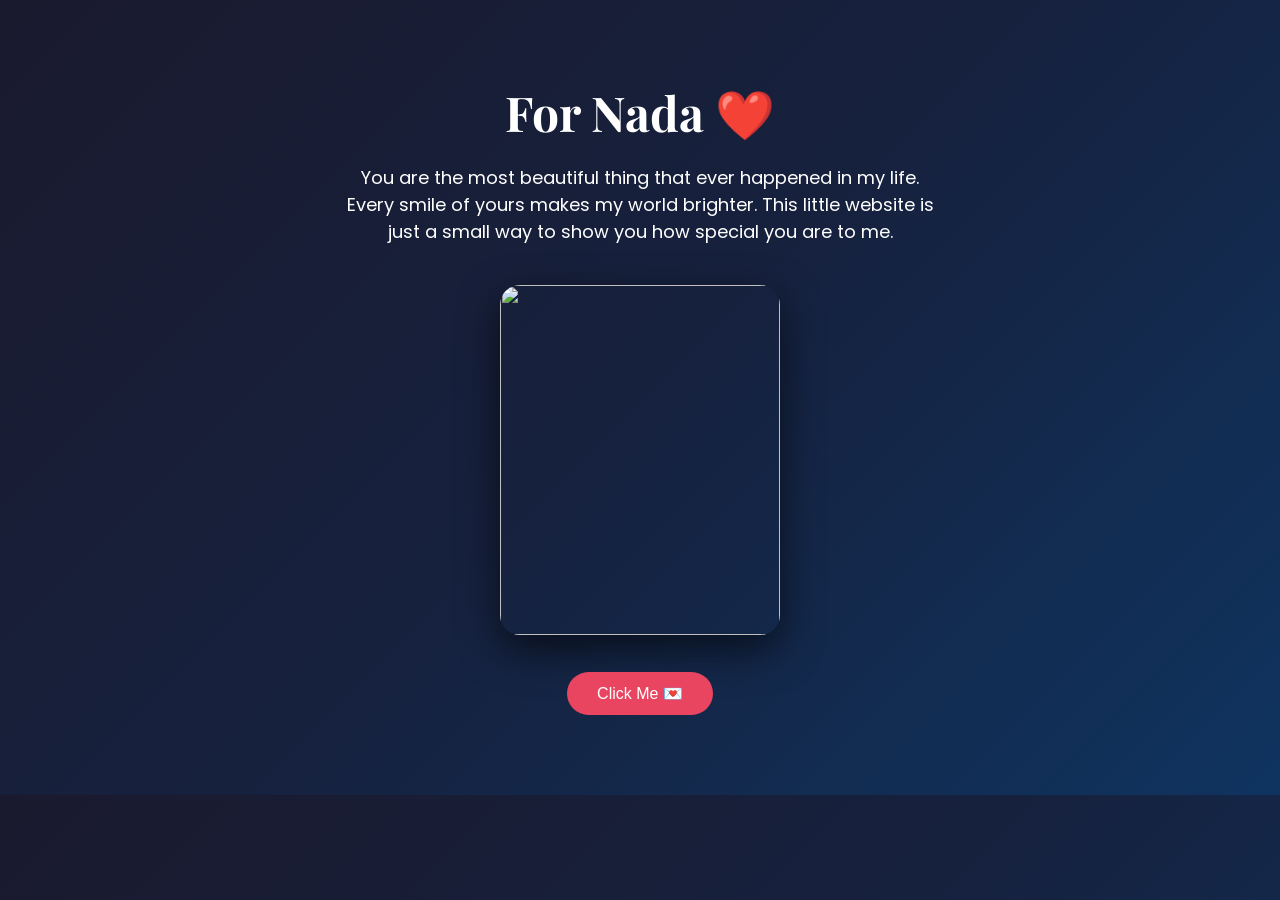
==== index.html @ 44db26b6 "Create index.html" ====
<!DOCTYPE html>
<html lang="en">
<head>
<meta charset="UTF-8">
<meta name="viewport" content="width=device-width, initial-scale=1.0">
<title>For Nada ❤️</title>

<link href="https://fonts.googleapis.com/css2?family=Playfair+Display:wght@500;700&family=Poppins:wght@300;400&display=swap" rel="stylesheet">

<style>
*{
    margin:0;
    padding:0;
    box-sizing:border-box;
}

body{
    font-family: 'Poppins', sans-serif;
    background: linear-gradient(135deg,#1a1a2e,#16213e,#0f3460);
    color:white;
    overflow-x:hidden;
    text-align:center;
}

/* Floating Flowers */
.flower{
    position:fixed;
    top:-50px;
    font-size:24px;
    animation: fall linear infinite;
    opacity:0.8;
}

@keyframes fall{
    0%{ transform: translateY(0) rotate(0deg); }
    100%{ transform: translateY(110vh) rotate(360deg); }
}

/* Main Container */
.container{
    padding:80px 20px;
}

h1{
    font-family: 'Playfair Display', serif;
    font-size:48px;
    margin-bottom:20px;
    animation: fadeIn 2s ease forwards;
}

p{
    font-size:18px;
    max-width:600px;
    margin:0 auto 40px;
    opacity:0;
    animation: fadeIn 3s ease forwards;
    animation-delay:1s;
}

img{
    width:280px;
    height:350px;
    object-fit:cover;
    border-radius:20px;
    box-shadow:0 15px 40px rgba(0,0,0,0.6);
    transition:0.5s;
}

img:hover{
    transform: scale(1.05);
}

@keyframes fadeIn{
    to{ opacity:1; }
}

button{
    margin-top:30px;
    padding:12px 30px;
    border:none;
    border-radius:30px;
    background:#e94560;
    color:white;
    font-size:16px;
    cursor:pointer;
    transition:0.3s;
}

button:hover{
    background:#ff2e63;
    transform:scale(1.1);
}
</style>
</head>
<body>

<!-- Flowers -->
<div class="flower" style="left:5%; animation-duration:8s;">🌸</div>
<div class="flower" style="left:15%; animation-duration:12s;">🌷</div>
<div class="flower" style="left:30%; animation-duration:10s;">🌹</div>
<div class="flower" style="left:50%; animation-duration:14s;">🌸</div>
<div class="flower" style="left:70%; animation-duration:9s;">🌷</div>
<div class="flower" style="left:85%; animation-duration:11s;">🌹</div>

<div class="container">

<h1>For Nada ❤️</h1>

<p>
You are the most beautiful thing that ever happened in my life.  
Every smile of yours makes my world brighter.  
This little website is just a small way to show you how special you are to me.
</p>

<!-- PUT HER IMAGE LINK BELOW -->
<img src="PUT_HER_IMAGE_LINK_HERE">

<br>

<button onclick="showMessage()">Click Me 💌</button>

</div>

<script>
function showMessage(){
    alert("I love you more than words can explain ❤️");
}
</script>

</body>
</html>
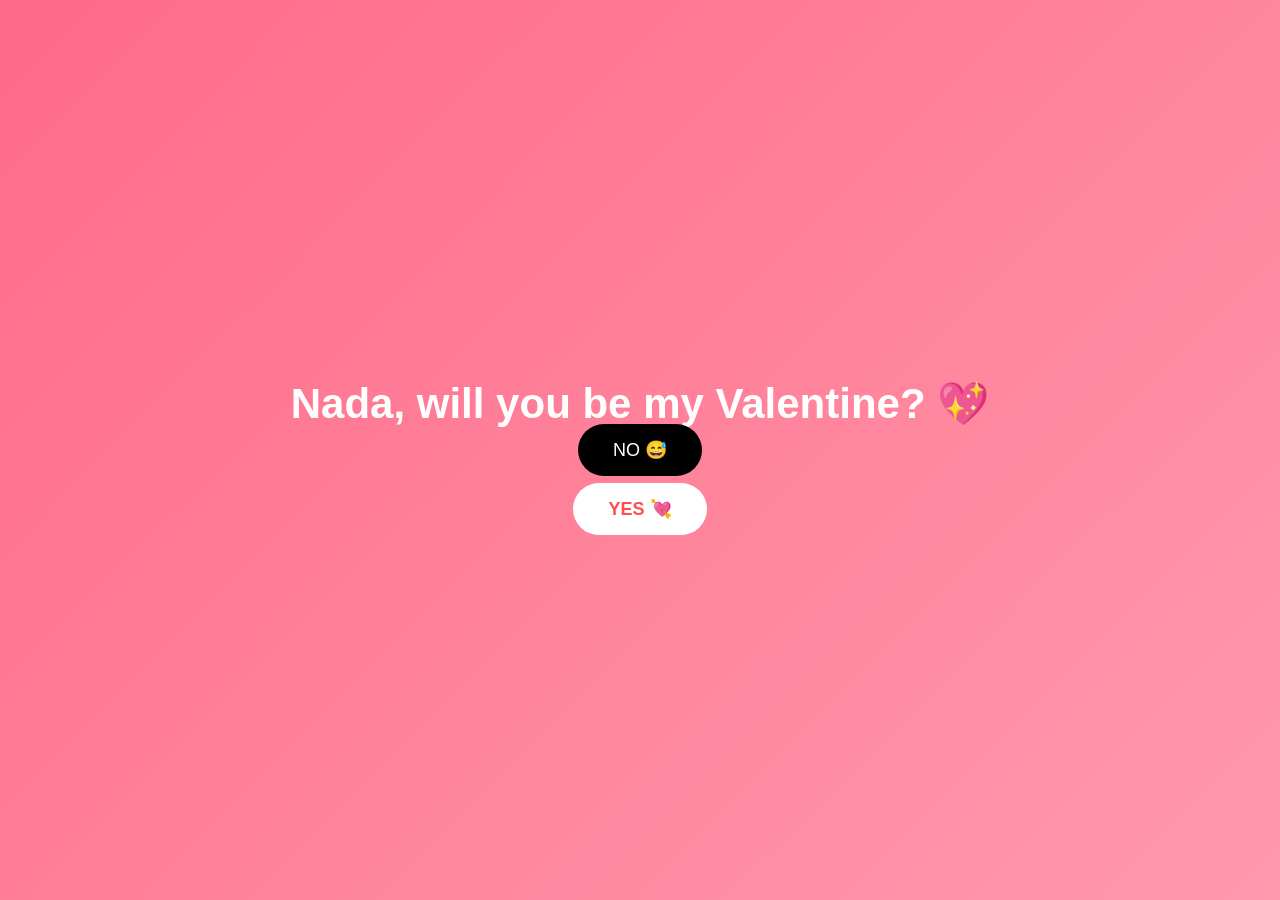
==== commit 2268f264: "Update index.html" ====
--- a/index.html
+++ b/index.html
@@ -1,130 +1,75 @@
 <!DOCTYPE html>
-<html lang="en">
+<html>
 <head>
-<meta charset="UTF-8">
-<meta name="viewport" content="width=device-width, initial-scale=1.0">
-<title>For Nada ❤️</title>
-
-<link href="https://fonts.googleapis.com/css2?family=Playfair+Display:wght@500;700&family=Poppins:wght@300;400&display=swap" rel="stylesheet">
-
+<title>Be My Valentine ❤️</title>
 <style>
-*{
+body{
     margin:0;
-    padding:0;
-    box-sizing:border-box;
-}
-
-body{
-    font-family: 'Poppins', sans-serif;
-    background: linear-gradient(135deg,#1a1a2e,#16213e,#0f3460);
+    height:100vh;
+    display:flex;
+    justify-content:center;
+    align-items:center;
+    flex-direction:column;
+    background:linear-gradient(135deg,#ff6a88,#ff99ac);
+    font-family: 'Segoe UI', sans-serif;
     color:white;
-    overflow-x:hidden;
     text-align:center;
-}
-
-/* Floating Flowers */
-.flower{
-    position:fixed;
-    top:-50px;
-    font-size:24px;
-    animation: fall linear infinite;
-    opacity:0.8;
-}
-
-@keyframes fall{
-    0%{ transform: translateY(0) rotate(0deg); }
-    100%{ transform: translateY(110vh) rotate(360deg); }
-}
-
-/* Main Container */
-.container{
-    padding:80px 20px;
+    overflow:hidden;
 }
 
 h1{
-    font-family: 'Playfair Display', serif;
-    font-size:48px;
-    margin-bottom:20px;
-    animation: fadeIn 2s ease forwards;
-}
-
-p{
-    font-size:18px;
-    max-width:600px;
-    margin:0 auto 40px;
-    opacity:0;
-    animation: fadeIn 3s ease forwards;
-    animation-delay:1s;
-}
-
-img{
-    width:280px;
-    height:350px;
-    object-fit:cover;
-    border-radius:20px;
-    box-shadow:0 15px 40px rgba(0,0,0,0.6);
-    transition:0.5s;
-}
-
-img:hover{
-    transform: scale(1.05);
-}
-
-@keyframes fadeIn{
-    to{ opacity:1; }
+    font-size:42px;
+    margin-bottom:40px;
 }
 
 button{
-    margin-top:30px;
-    padding:12px 30px;
+    padding:15px 35px;
+    font-size:18px;
     border:none;
-    border-radius:30px;
-    background:#e94560;
-    color:white;
-    font-size:16px;
+    border-radius:40px;
     cursor:pointer;
+    margin:15px;
     transition:0.3s;
 }
 
-button:hover{
-    background:#ff2e63;
+#yes{
+    background:white;
+    color:#ff4e50;
+    font-weight:bold;
+}
+
+#yes:hover{
     transform:scale(1.1);
+}
+
+#no{
+    background:black;
+    color:white;
+    position:absolute;
 }
 </style>
 </head>
+
 <body>
 
-<!-- Flowers -->
-<div class="flower" style="left:5%; animation-duration:8s;">🌸</div>
-<div class="flower" style="left:15%; animation-duration:12s;">🌷</div>
-<div class="flower" style="left:30%; animation-duration:10s;">🌹</div>
-<div class="flower" style="left:50%; animation-duration:14s;">🌸</div>
-<div class="flower" style="left:70%; animation-duration:9s;">🌷</div>
-<div class="flower" style="left:85%; animation-duration:11s;">🌹</div>
+<h1>Nada, will you be my Valentine? 💖</h1>
 
-<div class="container">
-
-<h1>For Nada ❤️</h1>
-
-<p>
-You are the most beautiful thing that ever happened in my life.  
-Every smile of yours makes my world brighter.  
-This little website is just a small way to show you how special you are to me.
-</p>
-
-<!-- PUT HER IMAGE LINK BELOW -->
-<img src="PUT_HER_IMAGE_LINK_HERE">
-
-<br>
-
-<button onclick="showMessage()">Click Me 💌</button>
-
-</div>
+<button id="yes" onclick="goToGift1()">YES 💘</button>
+<button id="no">NO 😅</button>
 
 <script>
-function showMessage(){
-    alert("I love you more than words can explain ❤️");
+function goToGift1(){
+    window.location.href = "gift1.html";
 }
+
+const noBtn = document.getElementById("no");
+
+noBtn.addEventListener("mouseover", function(){
+    const x = Math.random() * (window.innerWidth - 100);
+    const y = Math.random() * (window.innerHeight - 50);
+    noBtn.style.left = x + "px";
+    noBtn.style.top = y + "px";
+});
 </script>
 
 </body>
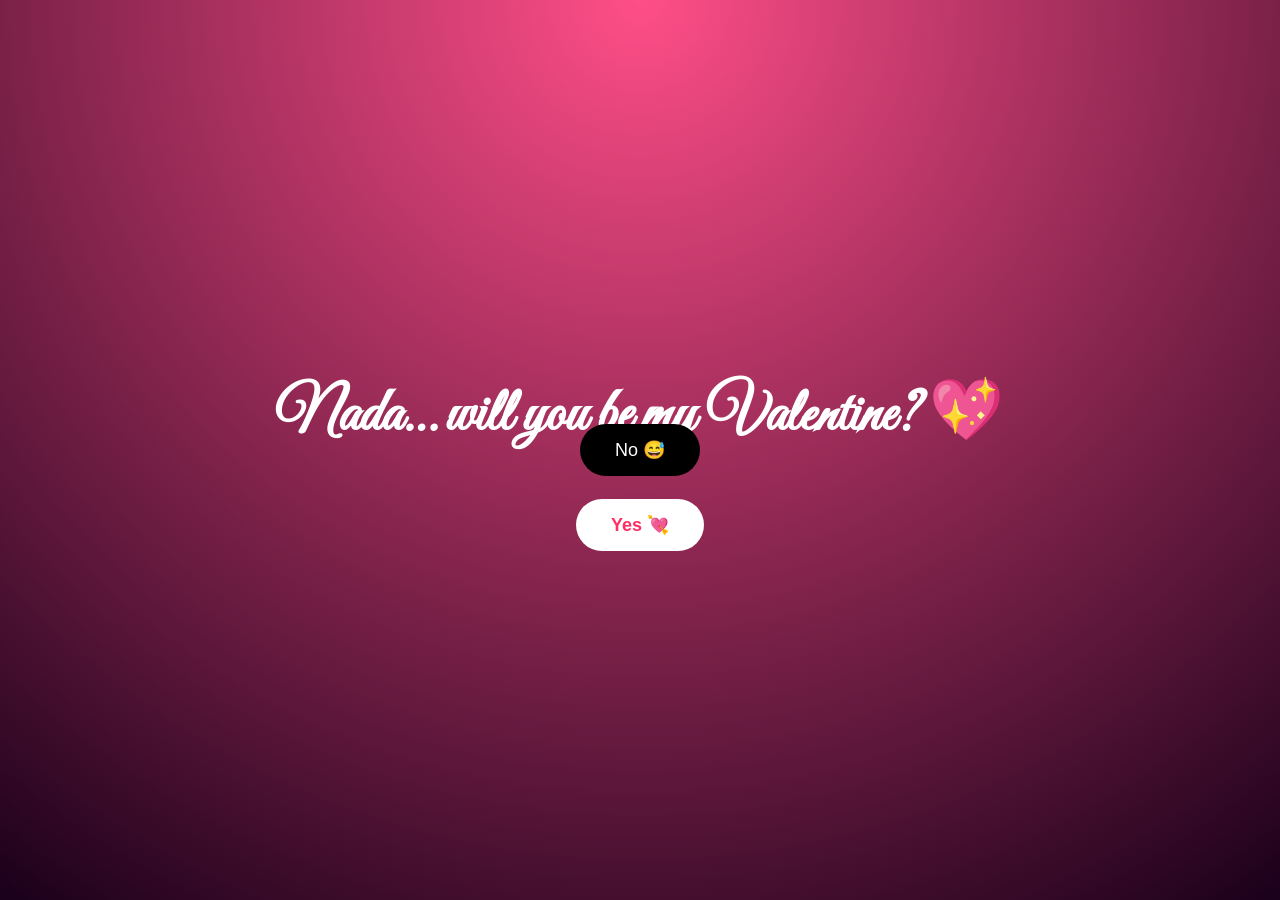
==== commit 856c4443: "Update index.html" ====
--- a/index.html
+++ b/index.html
@@ -1,7 +1,8 @@
 <!DOCTYPE html>
 <html>
 <head>
-<title>Be My Valentine ❤️</title>
+<title>For Nada ❤️</title>
+<link href="https://fonts.googleapis.com/css2?family=Great+Vibes&family=Poppins:wght@300;500&display=swap" rel="stylesheet">
 <style>
 body{
     margin:0;
@@ -10,16 +11,17 @@
     justify-content:center;
     align-items:center;
     flex-direction:column;
-    background:linear-gradient(135deg,#ff6a88,#ff99ac);
-    font-family: 'Segoe UI', sans-serif;
+    background: radial-gradient(circle at top,#ff4e88,#1a001a);
+    font-family:'Poppins',sans-serif;
     color:white;
     text-align:center;
     overflow:hidden;
 }
 
 h1{
-    font-size:42px;
-    margin-bottom:40px;
+    font-family:'Great Vibes',cursive;
+    font-size:60px;
+    margin-bottom:30px;
 }
 
 button{
@@ -27,19 +29,19 @@
     font-size:18px;
     border:none;
     border-radius:40px;
+    margin:15px;
     cursor:pointer;
-    margin:15px;
     transition:0.3s;
 }
 
 #yes{
     background:white;
-    color:#ff4e50;
+    color:#ff2e63;
     font-weight:bold;
 }
 
 #yes:hover{
-    transform:scale(1.1);
+    transform:scale(1.15);
 }
 
 #no{
@@ -49,26 +51,22 @@
 }
 </style>
 </head>
-
 <body>
 
-<h1>Nada, will you be my Valentine? 💖</h1>
+<h1>Nada… will you be my Valentine? 💖</h1>
 
-<button id="yes" onclick="goToGift1()">YES 💘</button>
-<button id="no">NO 😅</button>
+<button id="yes" onclick="goNext()">Yes 💘</button>
+<button id="no">No 😅</button>
 
 <script>
-function goToGift1(){
-    window.location.href = "gift1.html";
+function goNext(){
+    window.location.href="gifts.html";
 }
 
-const noBtn = document.getElementById("no");
-
-noBtn.addEventListener("mouseover", function(){
-    const x = Math.random() * (window.innerWidth - 100);
-    const y = Math.random() * (window.innerHeight - 50);
-    noBtn.style.left = x + "px";
-    noBtn.style.top = y + "px";
+const noBtn=document.getElementById("no");
+noBtn.addEventListener("mouseover",function(){
+    noBtn.style.left=Math.random()*80+"vw";
+    noBtn.style.top=Math.random()*80+"vh";
 });
 </script>
 
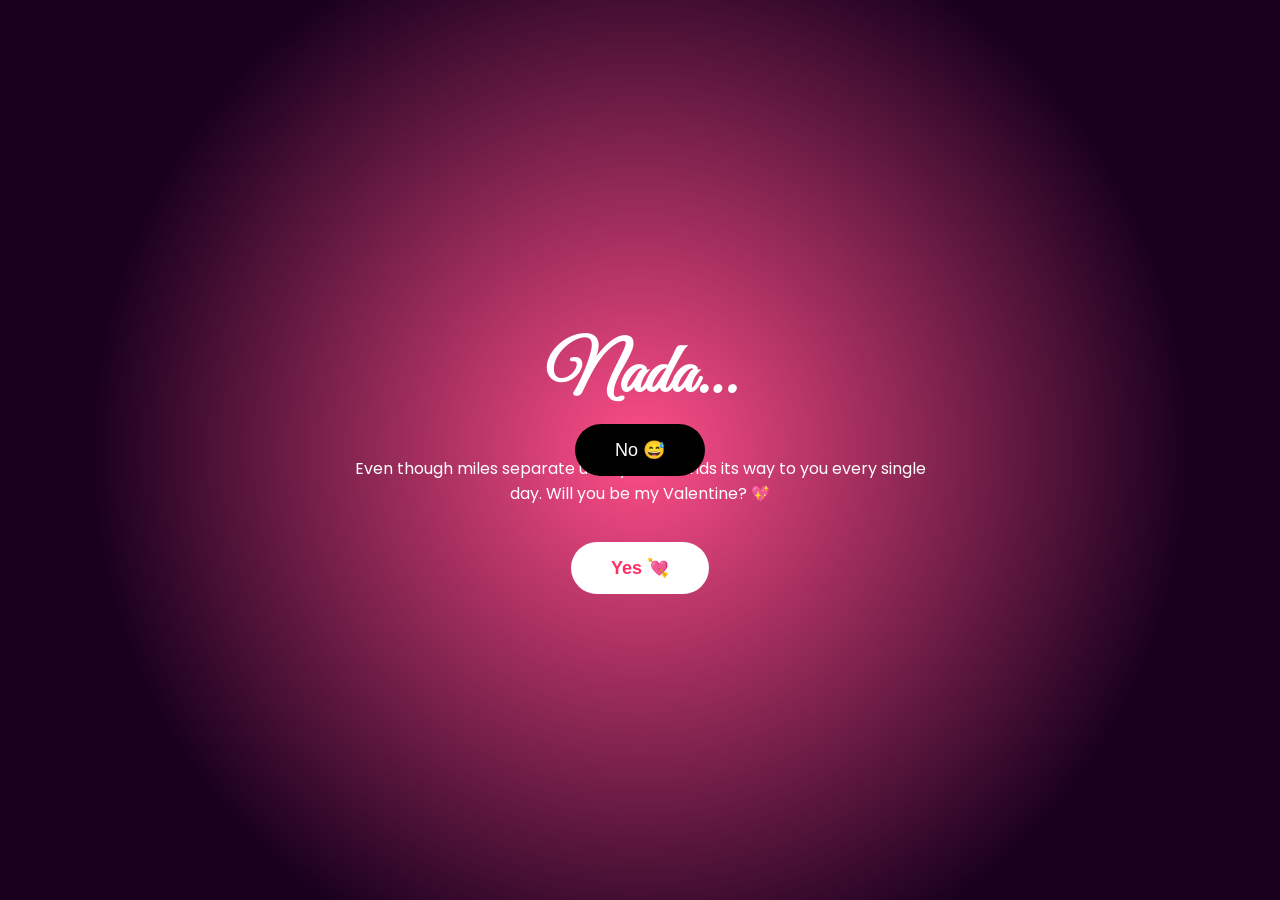
==== commit a1b88882: "Update index.html" ====
--- a/index.html
+++ b/index.html
@@ -11,25 +11,33 @@
     justify-content:center;
     align-items:center;
     flex-direction:column;
-    background: radial-gradient(circle at top,#ff4e88,#1a001a);
+    background:radial-gradient(circle at center,#ff4e88,#1a001f 70%);
     font-family:'Poppins',sans-serif;
     color:white;
+    overflow:hidden;
     text-align:center;
-    overflow:hidden;
 }
 
 h1{
     font-family:'Great Vibes',cursive;
-    font-size:60px;
-    margin-bottom:30px;
+    font-size:70px;
+    margin-bottom:20px;
+    animation:fadeIn 2s ease forwards;
+}
+
+p{
+    max-width:600px;
+    opacity:0;
+    animation:fadeIn 3s ease forwards;
+    animation-delay:1s;
 }
 
 button{
-    padding:15px 35px;
+    padding:15px 40px;
     font-size:18px;
     border:none;
-    border-radius:40px;
-    margin:15px;
+    border-radius:50px;
+    margin:20px;
     cursor:pointer;
     transition:0.3s;
 }
@@ -49,11 +57,19 @@
     color:white;
     position:absolute;
 }
+
+@keyframes fadeIn{
+    to{opacity:1;}
+}
 </style>
 </head>
 <body>
 
-<h1>Nada… will you be my Valentine? 💖</h1>
+<h1>Nada…</h1>
+<p>
+Even though miles separate us, my heart finds its way to you every single day.  
+Will you be my Valentine? 💖
+</p>
 
 <button id="yes" onclick="goNext()">Yes 💘</button>
 <button id="no">No 😅</button>
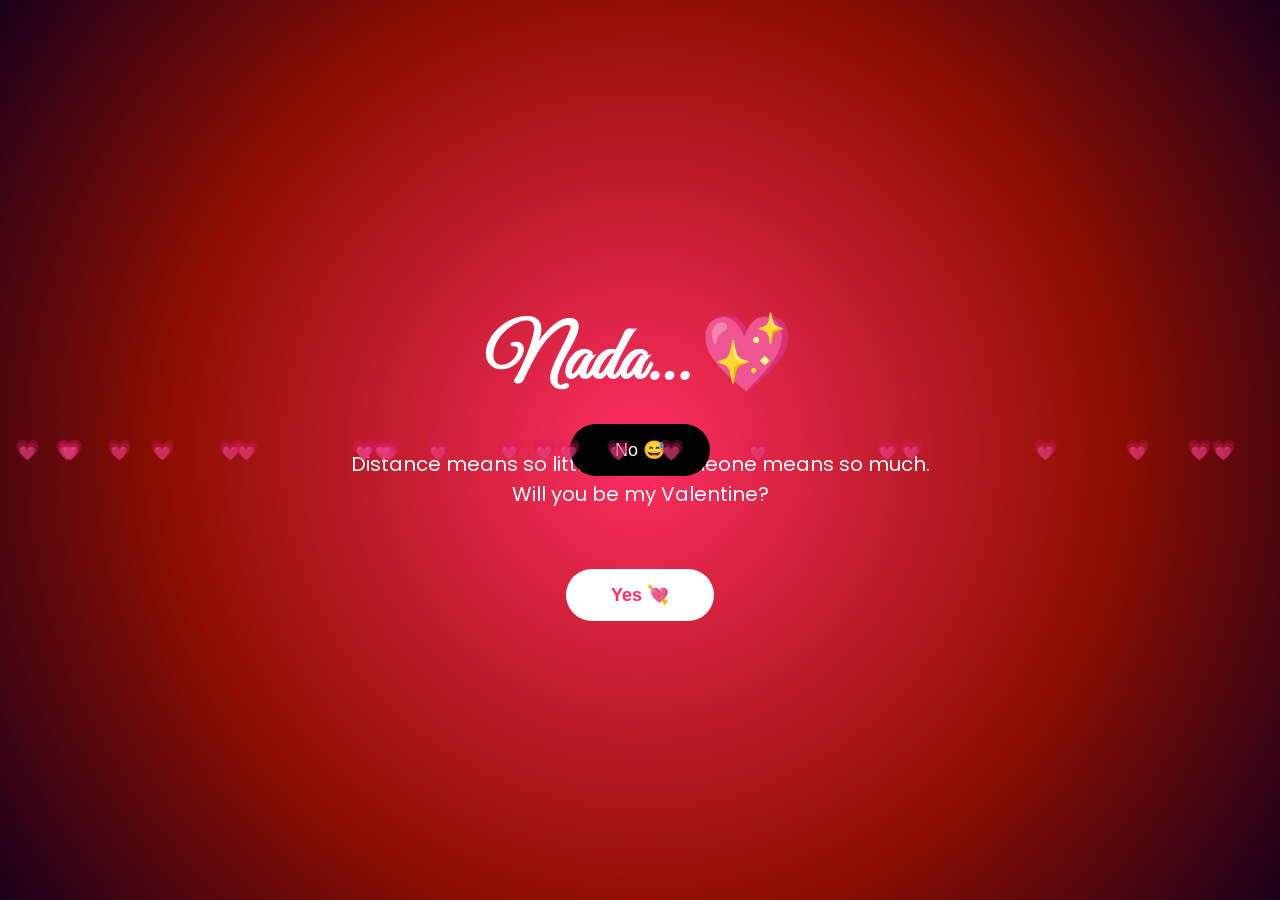
==== commit 20246716: "Update index.html" ====
--- a/index.html
+++ b/index.html
@@ -11,29 +11,40 @@
     justify-content:center;
     align-items:center;
     flex-direction:column;
-    background:radial-gradient(circle at center,#ff4e88,#1a001f 70%);
+    background:radial-gradient(circle at center,#ff2e63,#8e0e00 60%,#1a001a);
     font-family:'Poppins',sans-serif;
     color:white;
+    text-align:center;
     overflow:hidden;
-    text-align:center;
+}
+
+/* Floating hearts */
+.heart{
+    position:absolute;
+    font-size:20px;
+    animation:float 6s linear infinite;
+    opacity:0.7;
+}
+
+@keyframes float{
+    from{transform:translateY(100vh);}
+    to{transform:translateY(-10vh);}
 }
 
 h1{
     font-family:'Great Vibes',cursive;
-    font-size:70px;
+    font-size:75px;
     margin-bottom:20px;
-    animation:fadeIn 2s ease forwards;
 }
 
 p{
+    font-size:20px;
     max-width:600px;
-    opacity:0;
-    animation:fadeIn 3s ease forwards;
-    animation-delay:1s;
+    margin-bottom:40px;
 }
 
 button{
-    padding:15px 40px;
+    padding:15px 45px;
     font-size:18px;
     border:none;
     border-radius:50px;
@@ -57,18 +68,14 @@
     color:white;
     position:absolute;
 }
-
-@keyframes fadeIn{
-    to{opacity:1;}
-}
 </style>
 </head>
 <body>
 
-<h1>Nada…</h1>
+<h1>Nada… 💖</h1>
 <p>
-Even though miles separate us, my heart finds its way to you every single day.  
-Will you be my Valentine? 💖
+Distance means so little when someone means so much.  
+Will you be my Valentine?
 </p>
 
 <button id="yes" onclick="goNext()">Yes 💘</button>
@@ -84,6 +91,16 @@
     noBtn.style.left=Math.random()*80+"vw";
     noBtn.style.top=Math.random()*80+"vh";
 });
+
+/* Generate floating hearts */
+for(let i=0;i<25;i++){
+    let h=document.createElement("div");
+    h.className="heart";
+    h.innerHTML="💗";
+    h.style.left=Math.random()*100+"vw";
+    h.style.animationDuration=(4+Math.random()*6)+"s";
+    document.body.appendChild(h);
+}
 </script>
 
 </body>
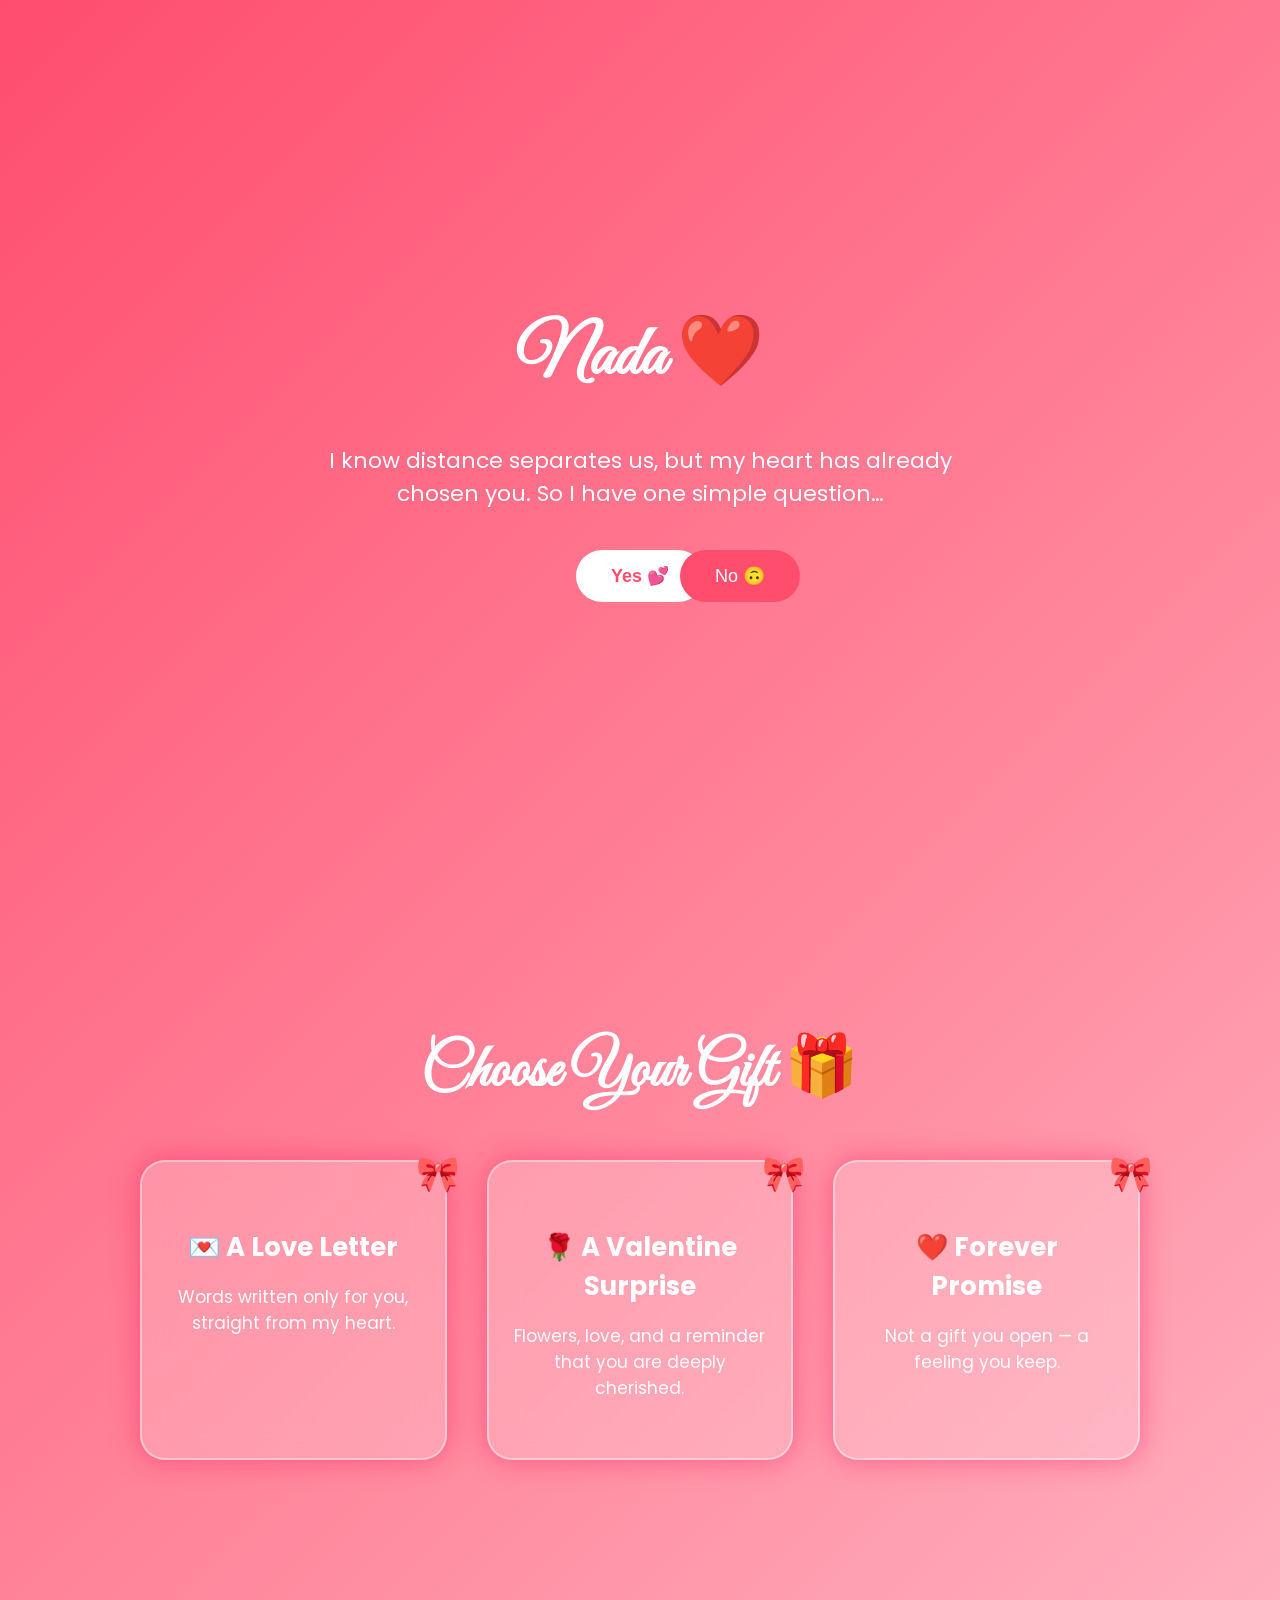
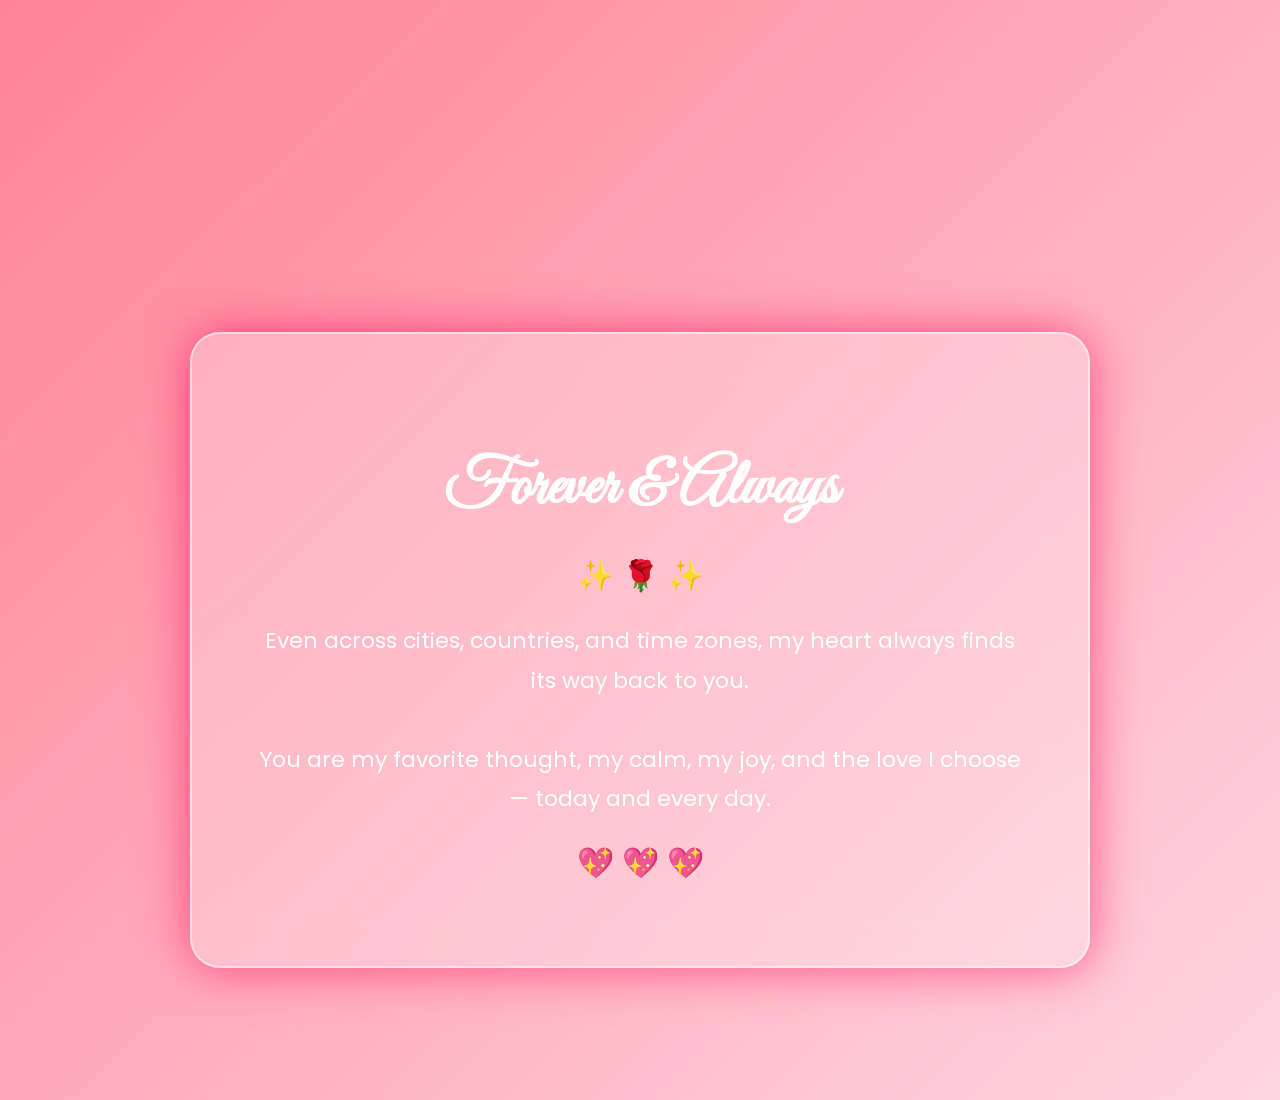
==== commit 7ea33680: "Update index.html" ====
--- a/index.html
+++ b/index.html
@@ -1,105 +1,259 @@
 <!DOCTYPE html>
-<html>
+<html lang="en">
 <head>
+<meta charset="UTF-8">
+<meta name="viewport" content="width=device-width, initial-scale=1.0">
 <title>For Nada ❤️</title>
-<link href="https://fonts.googleapis.com/css2?family=Great+Vibes&family=Poppins:wght@300;500&display=swap" rel="stylesheet">
+
+<link href="https://fonts.googleapis.com/css2?family=Great+Vibes&family=Poppins:wght@300;400;600&display=swap" rel="stylesheet">
+
 <style>
-body{
-    margin:0;
-    height:100vh;
-    display:flex;
-    justify-content:center;
-    align-items:center;
-    flex-direction:column;
-    background:radial-gradient(circle at center,#ff2e63,#8e0e00 60%,#1a001a);
-    font-family:'Poppins',sans-serif;
-    color:white;
-    text-align:center;
-    overflow:hidden;
-}
-
-/* Floating hearts */
-.heart{
-    position:absolute;
-    font-size:20px;
-    animation:float 6s linear infinite;
-    opacity:0.7;
-}
-
-@keyframes float{
-    from{transform:translateY(100vh);}
-    to{transform:translateY(-10vh);}
-}
-
-h1{
-    font-family:'Great Vibes',cursive;
-    font-size:75px;
-    margin-bottom:20px;
-}
-
-p{
-    font-size:20px;
-    max-width:600px;
-    margin-bottom:40px;
-}
-
-button{
-    padding:15px 45px;
-    font-size:18px;
-    border:none;
-    border-radius:50px;
-    margin:20px;
-    cursor:pointer;
-    transition:0.3s;
-}
-
-#yes{
-    background:white;
-    color:#ff2e63;
-    font-weight:bold;
-}
-
-#yes:hover{
-    transform:scale(1.15);
-}
-
-#no{
-    background:black;
-    color:white;
-    position:absolute;
+* {
+  box-sizing: border-box;
+}
+
+body {
+  margin: 0;
+  font-family: 'Poppins', sans-serif;
+  background: linear-gradient(135deg, #ff4d6d, #ff8fa3, #ffd6e0);
+  color: white;
+  overflow-x: hidden;
+}
+
+/* ---------------- FIRST PAGE ---------------- */
+
+.hero {
+  min-height: 100vh;
+  display: flex;
+  flex-direction: column;
+  justify-content: center;
+  align-items: center;
+  text-align: center;
+  padding: 40px;
+}
+
+.hero h1 {
+  font-family: 'Great Vibes', cursive;
+  font-size: 70px;
+  margin-bottom: 20px;
+}
+
+.hero p {
+  font-size: 22px;
+  max-width: 700px;
+  margin-bottom: 40px;
+}
+
+/* Buttons container */
+.buttons {
+  position: relative;
+  width: 320px;
+  height: 100px;
+}
+
+button {
+  padding: 15px 35px;
+  font-size: 18px;
+  border-radius: 30px;
+  border: none;
+  cursor: pointer;
+}
+
+#yes {
+  background: white;
+  color: #ff4d6d;
+  font-weight: bold;
+}
+
+#no {
+  position: absolute;
+  right: 0;
+  background: #ff4d6d;
+  color: white;
+}
+
+/* ---------------- GIFT SELECTION ---------------- */
+
+.gifts {
+  min-height: 100vh;
+  padding: 80px 30px;
+  text-align: center;
+}
+
+.gifts h2 {
+  font-family: 'Great Vibes', cursive;
+  font-size: 60px;
+  margin-bottom: 50px;
+}
+
+.gift-grid {
+  display: grid;
+  grid-template-columns: repeat(auto-fit, minmax(260px, 1fr));
+  gap: 40px;
+  max-width: 1000px;
+  margin: auto;
+}
+
+.gift-card {
+  background: rgba(255,255,255,0.2);
+  backdrop-filter: blur(15px);
+  border-radius: 25px;
+  padding: 40px 25px;
+  box-shadow: 0 0 30px rgba(255,0,85,0.4);
+  border: 2px solid rgba(255,255,255,0.4);
+  transition: transform 0.4s, box-shadow 0.4s;
+  cursor: pointer;
+  position: relative;
+}
+
+.gift-card::before {
+  content: "🎀";
+  position: absolute;
+  top: -15px;
+  right: -15px;
+  font-size: 35px;
+}
+
+.gift-card:hover {
+  transform: translateY(-12px) scale(1.03);
+  box-shadow: 0 0 50px rgba(255,0,85,0.7);
+}
+
+.gift-card h3 {
+  font-size: 26px;
+  margin-bottom: 15px;
+}
+
+.gift-card p {
+  font-size: 17px;
+  opacity: 0.95;
+}
+
+/* ---------------- LAST GIFT PAGE ---------------- */
+
+.last-gift {
+  min-height: 100vh;
+  display: flex;
+  justify-content: center;
+  align-items: center;
+  padding: 40px;
+}
+
+.love-frame {
+  max-width: 900px;
+  background: rgba(255,255,255,0.25);
+  backdrop-filter: blur(20px);
+  border-radius: 30px;
+  padding: 60px;
+  border: 2px solid rgba(255,255,255,0.5);
+  box-shadow: 0 0 50px rgba(255,0,85,0.6);
+  text-align: center;
+}
+
+.love-frame h1 {
+  font-family: 'Great Vibes', cursive;
+  font-size: 65px;
+  margin-bottom: 25px;
+}
+
+.love-frame .divider {
+  font-size: 30px;
+  margin: 20px 0;
+}
+
+.love-frame p {
+  font-size: 22px;
+  line-height: 1.8;
+}
+
+/* Floating decorations */
+.heart, .petal {
+  position: fixed;
+  font-size: 22px;
+  animation: float linear infinite;
+}
+
+@keyframes float {
+  0% { transform: translateY(100vh); opacity: 1; }
+  100% { transform: translateY(-120vh); opacity: 0; }
 }
 </style>
 </head>
+
 <body>
 
-<h1>Nada… 💖</h1>
-<p>
-Distance means so little when someone means so much.  
-Will you be my Valentine?
-</p>
-
-<button id="yes" onclick="goNext()">Yes 💘</button>
-<button id="no">No 😅</button>
+<!-- FIRST PAGE -->
+<section class="hero">
+  <h1>Nada ❤️</h1>
+  <p>
+    I know distance separates us, but my heart has already chosen you.
+    So I have one simple question…
+  </p>
+
+  <div class="buttons">
+    <button id="yes">Yes 💕</button>
+    <button id="no">No 🙃</button>
+  </div>
+</section>
+
+<!-- GIFTS -->
+<section class="gifts">
+  <h2>Choose Your Gift 🎁</h2>
+
+  <div class="gift-grid">
+    <div class="gift-card">
+      <h3>💌 A Love Letter</h3>
+      <p>Words written only for you, straight from my heart.</p>
+    </div>
+
+    <div class="gift-card">
+      <h3>🌹 A Valentine Surprise</h3>
+      <p>Flowers, love, and a reminder that you are deeply cherished.</p>
+    </div>
+
+    <div class="gift-card">
+      <h3>❤️ Forever Promise</h3>
+      <p>Not a gift you open — a feeling you keep.</p>
+    </div>
+  </div>
+</section>
+
+<!-- LAST GIFT -->
+<section class="last-gift">
+  <div class="love-frame">
+    <h1>Forever & Always</h1>
+    <div class="divider">✨ 🌹 ✨</div>
+    <p>
+      Even across cities, countries, and time zones,
+      my heart always finds its way back to you.
+      <br><br>
+      You are my favorite thought, my calm, my joy,
+      and the love I choose — today and every day.
+    </p>
+    <div class="divider">💖 💖 💖</div>
+  </div>
+</section>
 
 <script>
-function goNext(){
-    window.location.href="gifts.html";
-}
-
-const noBtn=document.getElementById("no");
-noBtn.addEventListener("mouseover",function(){
-    noBtn.style.left=Math.random()*80+"vw";
-    noBtn.style.top=Math.random()*80+"vh";
+/* No button movement (safe area) */
+const noBtn = document.getElementById("no");
+noBtn.addEventListener("mouseover", () => {
+  const container = document.querySelector(".buttons");
+  const maxX = container.offsetWidth - noBtn.offsetWidth;
+  const maxY = container.offsetHeight - noBtn.offsetHeight;
+
+  noBtn.style.left = Math.random() * maxX + "px";
+  noBtn.style.top = Math.random() * maxY + "px";
 });
 
-/* Generate floating hearts */
-for(let i=0;i<25;i++){
-    let h=document.createElement("div");
-    h.className="heart";
-    h.innerHTML="💗";
-    h.style.left=Math.random()*100+"vw";
-    h.style.animationDuration=(4+Math.random()*6)+"s";
-    document.body.appendChild(h);
+/* Decorations */
+for (let i = 0; i < 20; i++) {
+  const el = document.createElement("div");
+  el.className = Math.random() > 0.5 ? "heart" : "petal";
+  el.innerHTML = el.className === "heart" ? "💖" : "🌹";
+  el.style.left = Math.random() * 100 + "vw";
+  el.style.animationDuration = (5 + Math.random() * 5) + "s";
+  document.body.appendChild(el);
 }
 </script>
 
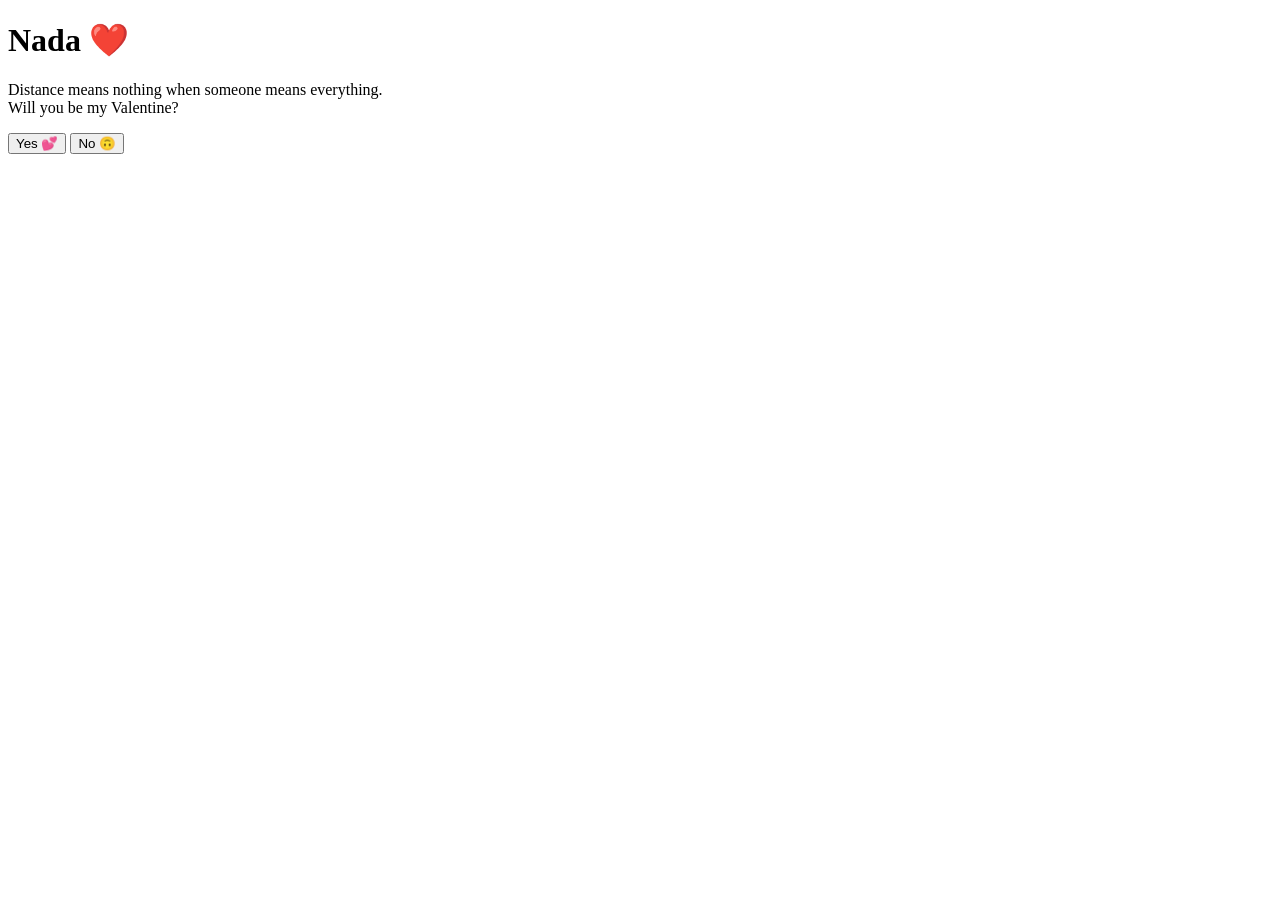
==== commit 8f15e126: "Update index.html" ====
--- a/index.html
+++ b/index.html
@@ -1,261 +1,26 @@
 <!DOCTYPE html>
-<html lang="en">
+<html>
 <head>
-<meta charset="UTF-8">
-<meta name="viewport" content="width=device-width, initial-scale=1.0">
-<title>For Nada ❤️</title>
+  <title>Be My Valentine ❤️</title>
+  <link rel="stylesheet" href="style.css">
+  <link href="https://fonts.googleapis.com/css2?family=Great+Vibes&family=Poppins:wght@300;400;600&display=swap" rel="stylesheet">
+</head>
+<body class="hero-page">
 
-<link href="https://fonts.googleapis.com/css2?family=Great+Vibes&family=Poppins:wght@300;400;600&display=swap" rel="stylesheet">
+  <div class="hero">
+    <h1>Nada ❤️</h1>
+    <p>
+      Distance means nothing when someone means everything.
+      <br>
+      Will you be my Valentine?
+    </p>
 
-<style>
-* {
-  box-sizing: border-box;
-}
-
-body {
-  margin: 0;
-  font-family: 'Poppins', sans-serif;
-  background: linear-gradient(135deg, #ff4d6d, #ff8fa3, #ffd6e0);
-  color: white;
-  overflow-x: hidden;
-}
-
-/* ---------------- FIRST PAGE ---------------- */
-
-.hero {
-  min-height: 100vh;
-  display: flex;
-  flex-direction: column;
-  justify-content: center;
-  align-items: center;
-  text-align: center;
-  padding: 40px;
-}
-
-.hero h1 {
-  font-family: 'Great Vibes', cursive;
-  font-size: 70px;
-  margin-bottom: 20px;
-}
-
-.hero p {
-  font-size: 22px;
-  max-width: 700px;
-  margin-bottom: 40px;
-}
-
-/* Buttons container */
-.buttons {
-  position: relative;
-  width: 320px;
-  height: 100px;
-}
-
-button {
-  padding: 15px 35px;
-  font-size: 18px;
-  border-radius: 30px;
-  border: none;
-  cursor: pointer;
-}
-
-#yes {
-  background: white;
-  color: #ff4d6d;
-  font-weight: bold;
-}
-
-#no {
-  position: absolute;
-  right: 0;
-  background: #ff4d6d;
-  color: white;
-}
-
-/* ---------------- GIFT SELECTION ---------------- */
-
-.gifts {
-  min-height: 100vh;
-  padding: 80px 30px;
-  text-align: center;
-}
-
-.gifts h2 {
-  font-family: 'Great Vibes', cursive;
-  font-size: 60px;
-  margin-bottom: 50px;
-}
-
-.gift-grid {
-  display: grid;
-  grid-template-columns: repeat(auto-fit, minmax(260px, 1fr));
-  gap: 40px;
-  max-width: 1000px;
-  margin: auto;
-}
-
-.gift-card {
-  background: rgba(255,255,255,0.2);
-  backdrop-filter: blur(15px);
-  border-radius: 25px;
-  padding: 40px 25px;
-  box-shadow: 0 0 30px rgba(255,0,85,0.4);
-  border: 2px solid rgba(255,255,255,0.4);
-  transition: transform 0.4s, box-shadow 0.4s;
-  cursor: pointer;
-  position: relative;
-}
-
-.gift-card::before {
-  content: "🎀";
-  position: absolute;
-  top: -15px;
-  right: -15px;
-  font-size: 35px;
-}
-
-.gift-card:hover {
-  transform: translateY(-12px) scale(1.03);
-  box-shadow: 0 0 50px rgba(255,0,85,0.7);
-}
-
-.gift-card h3 {
-  font-size: 26px;
-  margin-bottom: 15px;
-}
-
-.gift-card p {
-  font-size: 17px;
-  opacity: 0.95;
-}
-
-/* ---------------- LAST GIFT PAGE ---------------- */
-
-.last-gift {
-  min-height: 100vh;
-  display: flex;
-  justify-content: center;
-  align-items: center;
-  padding: 40px;
-}
-
-.love-frame {
-  max-width: 900px;
-  background: rgba(255,255,255,0.25);
-  backdrop-filter: blur(20px);
-  border-radius: 30px;
-  padding: 60px;
-  border: 2px solid rgba(255,255,255,0.5);
-  box-shadow: 0 0 50px rgba(255,0,85,0.6);
-  text-align: center;
-}
-
-.love-frame h1 {
-  font-family: 'Great Vibes', cursive;
-  font-size: 65px;
-  margin-bottom: 25px;
-}
-
-.love-frame .divider {
-  font-size: 30px;
-  margin: 20px 0;
-}
-
-.love-frame p {
-  font-size: 22px;
-  line-height: 1.8;
-}
-
-/* Floating decorations */
-.heart, .petal {
-  position: fixed;
-  font-size: 22px;
-  animation: float linear infinite;
-}
-
-@keyframes float {
-  0% { transform: translateY(100vh); opacity: 1; }
-  100% { transform: translateY(-120vh); opacity: 0; }
-}
-</style>
-</head>
-
-<body>
-
-<!-- FIRST PAGE -->
-<section class="hero">
-  <h1>Nada ❤️</h1>
-  <p>
-    I know distance separates us, but my heart has already chosen you.
-    So I have one simple question…
-  </p>
-
-  <div class="buttons">
-    <button id="yes">Yes 💕</button>
-    <button id="no">No 🙃</button>
-  </div>
-</section>
-
-<!-- GIFTS -->
-<section class="gifts">
-  <h2>Choose Your Gift 🎁</h2>
-
-  <div class="gift-grid">
-    <div class="gift-card">
-      <h3>💌 A Love Letter</h3>
-      <p>Words written only for you, straight from my heart.</p>
-    </div>
-
-    <div class="gift-card">
-      <h3>🌹 A Valentine Surprise</h3>
-      <p>Flowers, love, and a reminder that you are deeply cherished.</p>
-    </div>
-
-    <div class="gift-card">
-      <h3>❤️ Forever Promise</h3>
-      <p>Not a gift you open — a feeling you keep.</p>
+    <div class="buttons">
+      <button id="yes" onclick="goToGifts()">Yes 💕</button>
+      <button id="no">No 🙃</button>
     </div>
   </div>
-</section>
 
-<!-- LAST GIFT -->
-<section class="last-gift">
-  <div class="love-frame">
-    <h1>Forever & Always</h1>
-    <div class="divider">✨ 🌹 ✨</div>
-    <p>
-      Even across cities, countries, and time zones,
-      my heart always finds its way back to you.
-      <br><br>
-      You are my favorite thought, my calm, my joy,
-      and the love I choose — today and every day.
-    </p>
-    <div class="divider">💖 💖 💖</div>
-  </div>
-</section>
-
-<script>
-/* No button movement (safe area) */
-const noBtn = document.getElementById("no");
-noBtn.addEventListener("mouseover", () => {
-  const container = document.querySelector(".buttons");
-  const maxX = container.offsetWidth - noBtn.offsetWidth;
-  const maxY = container.offsetHeight - noBtn.offsetHeight;
-
-  noBtn.style.left = Math.random() * maxX + "px";
-  noBtn.style.top = Math.random() * maxY + "px";
-});
-
-/* Decorations */
-for (let i = 0; i < 20; i++) {
-  const el = document.createElement("div");
-  el.className = Math.random() > 0.5 ? "heart" : "petal";
-  el.innerHTML = el.className === "heart" ? "💖" : "🌹";
-  el.style.left = Math.random() * 100 + "vw";
-  el.style.animationDuration = (5 + Math.random() * 5) + "s";
-  document.body.appendChild(el);
-}
-</script>
-
+  <script src="script.js"></script>
 </body>
 </html>
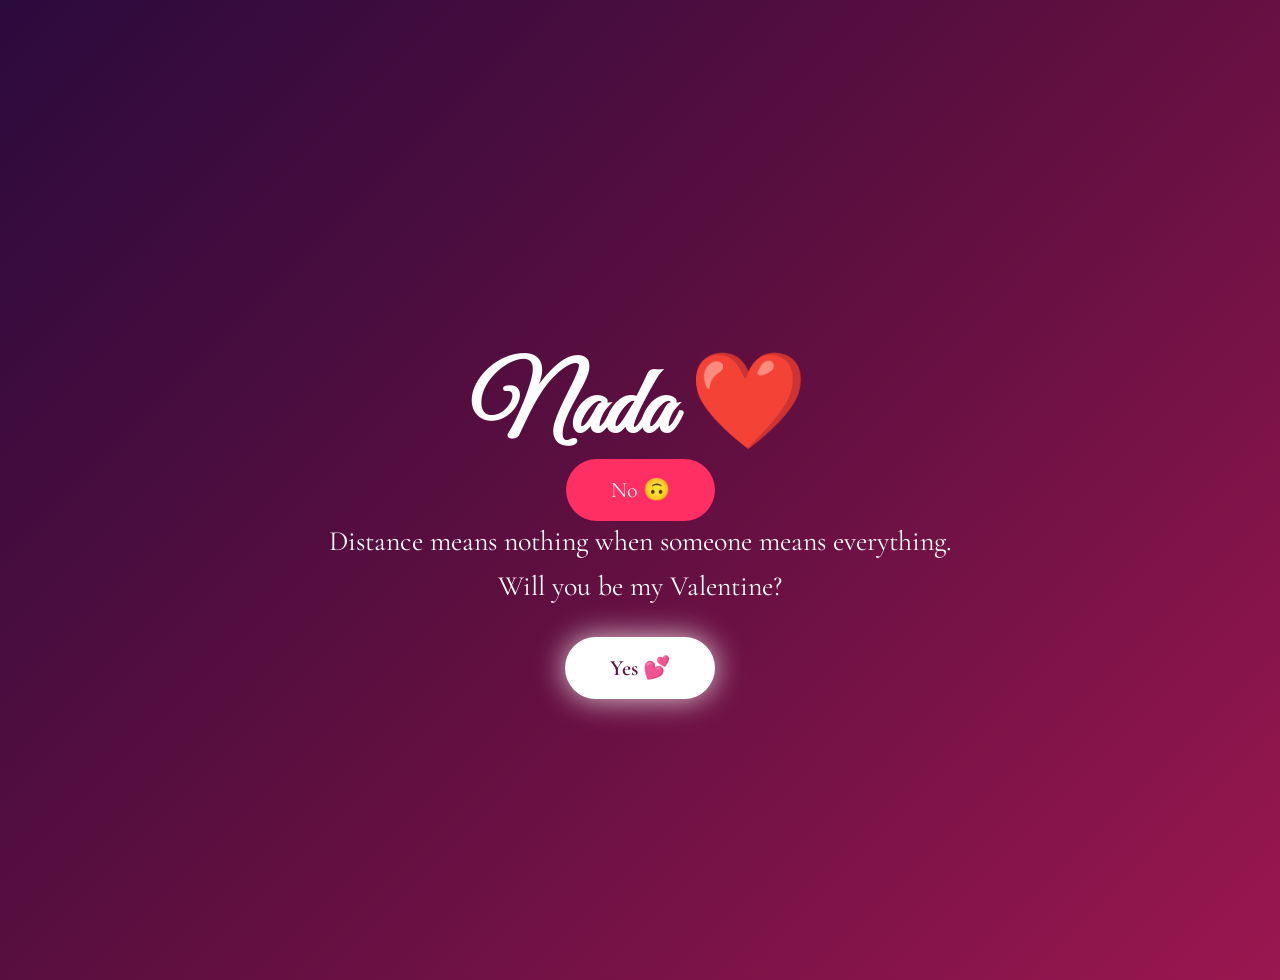
==== commit aea001f0: "Update index.html" ====
--- a/index.html
+++ b/index.html
@@ -3,24 +3,21 @@
 <head>
   <title>Be My Valentine ❤️</title>
   <link rel="stylesheet" href="style.css">
-  <link href="https://fonts.googleapis.com/css2?family=Great+Vibes&family=Poppins:wght@300;400;600&display=swap" rel="stylesheet">
 </head>
-<body class="hero-page">
+<body>
 
-  <div class="hero">
-    <h1>Nada ❤️</h1>
-    <p>
-      Distance means nothing when someone means everything.
-      <br>
-      Will you be my Valentine?
-    </p>
+<div class="hero">
+  <h1>Nada ❤️</h1>
+  <p>
+    Distance means nothing when someone means everything.
+    <br>
+    Will you be my Valentine?
+  </p>
 
-    <div class="buttons">
-      <button id="yes" onclick="goToGifts()">Yes 💕</button>
-      <button id="no">No 🙃</button>
-    </div>
-  </div>
+  <button id="yes" onclick="goToGifts()">Yes 💕</button>
+  <button id="no">No 🙃</button>
+</div>
 
-  <script src="script.js"></script>
+<script src="script.js"></script>
 </body>
 </html>
--- a/style.css
+++ b/style.css
@@ -0,0 +1,132 @@
+@import url('https://fonts.googleapis.com/css2?family=Cormorant+Garamond:wght@400;600;700&family=Great+Vibes&display=swap');
+
+body {
+  margin: 0;
+  font-family: 'Cormorant Garamond', serif;
+  background: linear-gradient(135deg, #2b0a3d, #5f0f40, #9a1750);
+  color: white;
+  overflow-x: hidden;
+}
+
+/* CENTERING */
+.hero,
+.gift-page {
+  min-height: 100vh;
+  display: flex;
+  justify-content: center;
+  align-items: center;
+  flex-direction: column;
+  text-align: center;
+  padding: 40px;
+}
+
+/* HERO */
+.hero h1 {
+  font-family: 'Great Vibes', cursive;
+  font-size: 95px;
+  margin-bottom: 20px;
+}
+
+.hero p {
+  font-size: 28px;
+  max-width: 850px;
+  line-height: 1.6;
+}
+
+button {
+  padding: 18px 45px;
+  font-size: 22px;
+  border-radius: 40px;
+  border: none;
+  cursor: pointer;
+  font-family: 'Cormorant Garamond', serif;
+}
+
+#yes {
+  background: white;
+  color: #5f0f40;
+  font-weight: 600;
+  box-shadow: 0 0 30px rgba(255,255,255,0.8);
+}
+
+#no {
+  position: absolute;
+  background: #ff2e63;
+  color: white;
+}
+
+/* LETTER SHEET */
+.love-box {
+  background: #fffaf5;
+  color: #5f0f40;
+  padding: 100px 80px;
+  max-width: 950px;
+  width: 100%;
+  border-radius: 10px;
+  box-shadow: 0 0 100px rgba(255, 46, 99, 0.6);
+  border: 12px solid #9a1750;
+  position: relative;
+  font-size: 26px;
+  line-height: 1.9;
+}
+
+.love-box h1 {
+  font-family: 'Great Vibes', cursive;
+  font-size: 85px;
+  margin-bottom: 40px;
+}
+
+/* Decorative corner roses */
+.love-box::before,
+.love-box::after {
+  content: "🌹";
+  position: absolute;
+  font-size: 45px;
+}
+
+.love-box::before {
+  top: 15px;
+  left: 20px;
+}
+
+.love-box::after {
+  bottom: 15px;
+  right: 20px;
+}
+
+/* FINAL FRAME */
+.final-frame {
+  background: rgba(255,255,255,0.15);
+  backdrop-filter: blur(20px);
+  padding: 100px 80px;
+  max-width: 1000px;
+  width: 100%;
+  border-radius: 40px;
+  box-shadow: 0 0 120px rgba(255, 46, 99, 0.8);
+  font-size: 28px;
+  line-height: 1.9;
+}
+
+.final-frame h1 {
+  font-family: 'Great Vibes', cursive;
+  font-size: 95px;
+}
+
+.decor {
+  font-size: 35px;
+  margin: 35px 0;
+}
+
+/* FLOWERS */
+.flower {
+  position: fixed;
+  top: -10vh;
+  pointer-events: none;
+  animation: fall linear infinite;
+}
+
+@keyframes fall {
+  0% { transform: translateY(-10vh) rotate(0deg); }
+  100% { transform: translateY(110vh) rotate(360deg); }
+}
+
